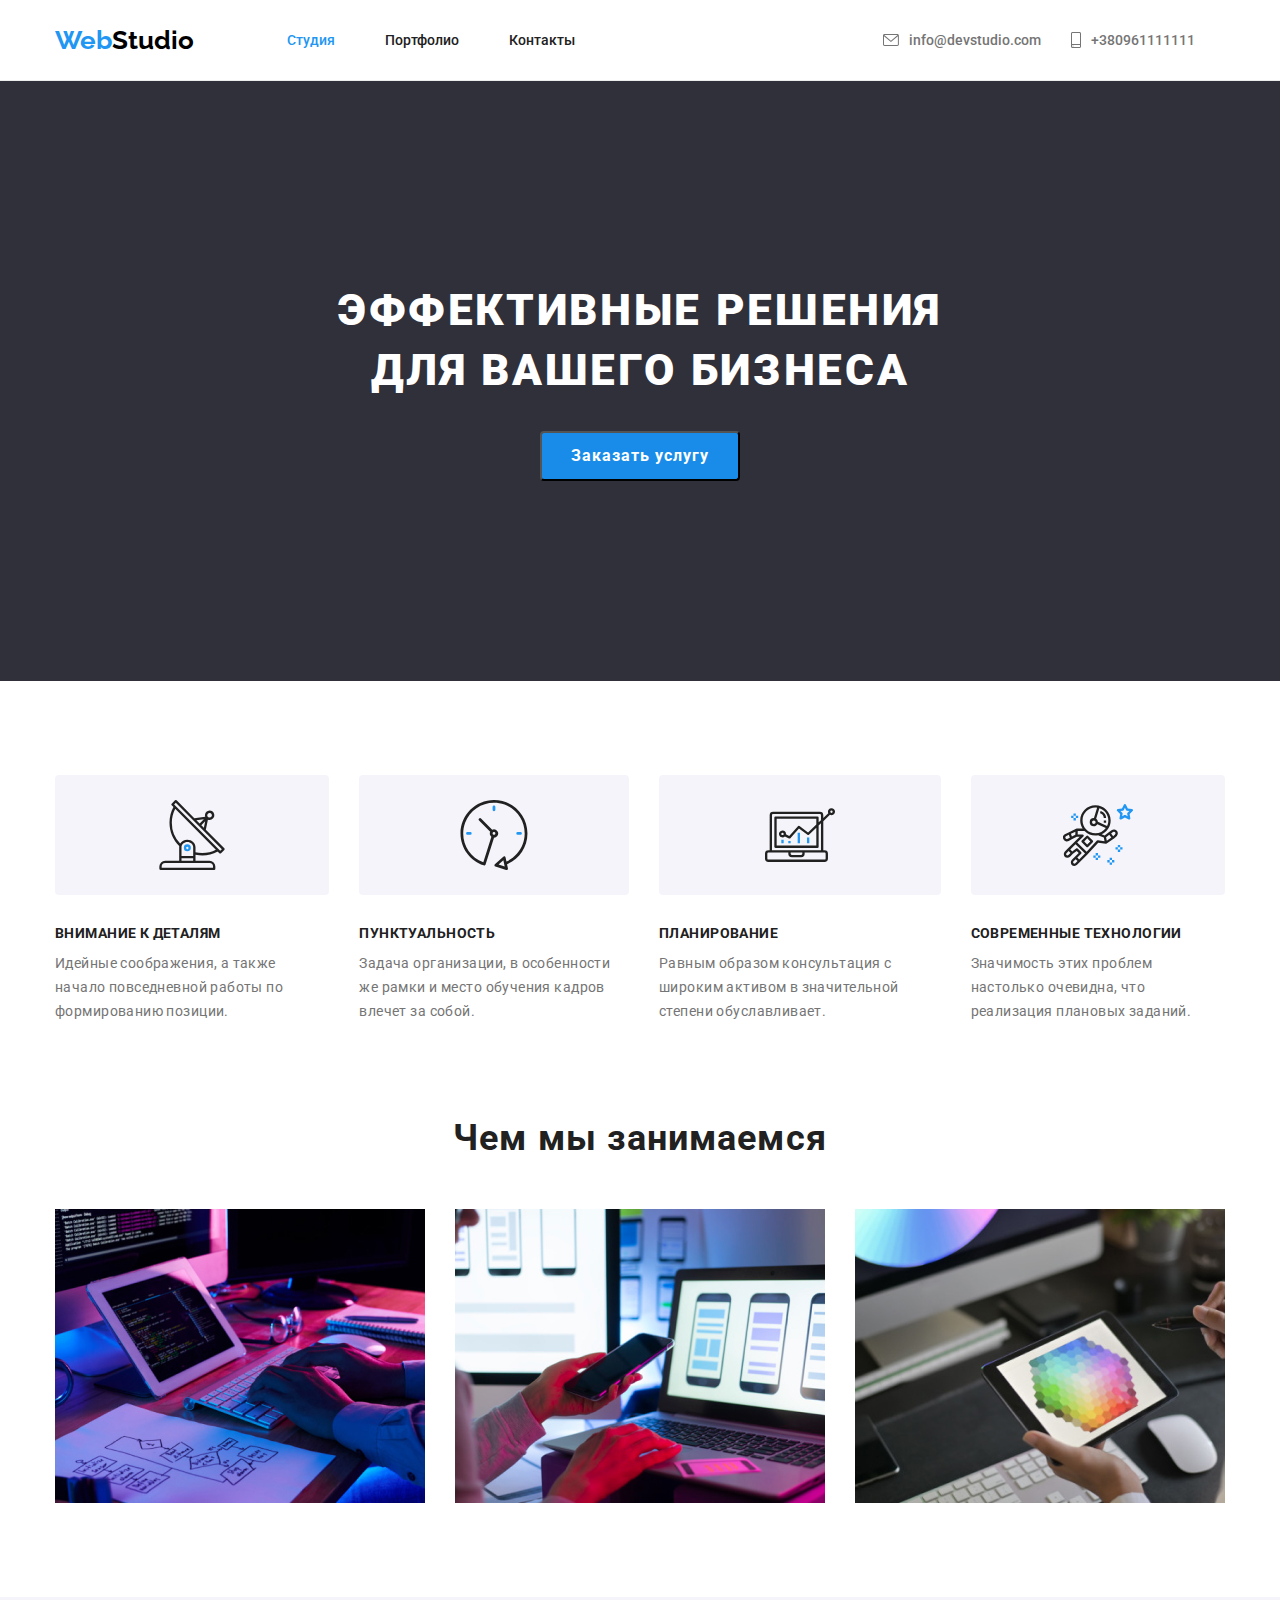
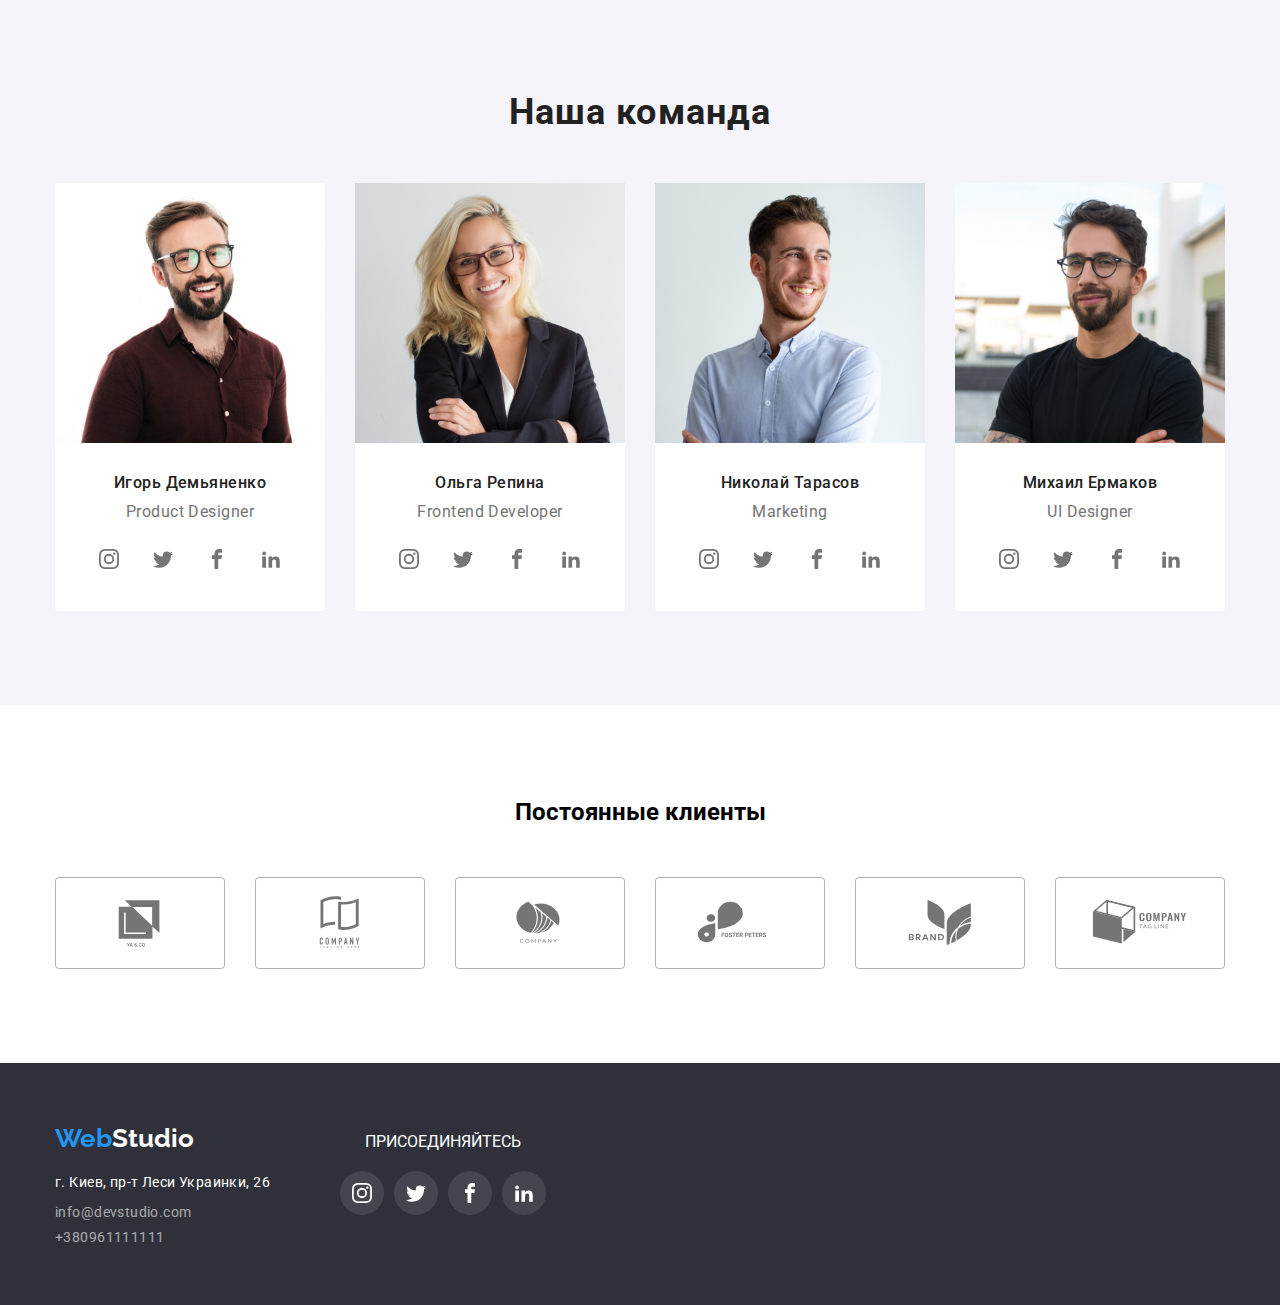
==== index.html @ 098945a0 "ДЗ№4" ====
<!DOCTYPE html>
<html lang="ru">
<head>
    <meta charset="UTF-8">
    <meta http-equiv="X-UA-Compatible" content="IE=edge">
    <meta name="viewport" content="width=device-width, initial-scale=1.0">
    <title>Document</title>
    <link rel="preconnect" href="https://fonts.googleapis.com">
    <link rel="preconnect" href="https://fonts.gstatic.com" crossorigin>
    <link href="https://fonts.googleapis.com/css2?family=Raleway:wght@700&family=Roboto:wght@400;500;700;900&display=swap" rel="stylesheet">
    <link rel="stylesheet" href="https://cdnjs.cloudflare.com/ajax/libs/modern-normalize/1.1.0/modern-normalize.min.css">
    <link rel="stylesheet" href="./css/styles.css">
</head>
<body>
    <!--Header-->

<header class="page-header">
<div class="container">
<nav class="main-nav">
<a href="/" class="logo"> 
    <span class="web">Web</span>Studio
</a>
<ul class="site-nav list">
    <li class="item"> <a href="" class="link carrent">Студия</a></li>
    <li class="item"> <a href="./portfolio.html" class="link">Портфолио</a></li>
    <li class="item"> <a href="" class="link">Контакты</a></li>
</ul>
</nav>
<ul class="contact-nav list"> 
    <li class="item-icon"><a href="mailto:info@devstudio.com" class="link">
        <svg class="icon-mail" width="16" height="12" style="fill: currentcolor;">
        <use href="./images/symbol-defs.svg#icon-envelope"></use>
        </svg>
        info@devstudio.com</a></li>
    <li class="item-icon"><a href="tel:+380961111111" class="link">
        <svg class="icon-tel" width="10" height="16" style="fill: currentcolor;">
        <use href="./images/symbol-defs.svg#icon-smartphone"></use>
        </svg>
        +380961111111</a></li>
        </ul>
</div>
</header>

    <main> 
        <section class="hero" style="text-align: center">
            <div class="container">
                <h1 class="hero-title" >Эффективные решения <br> для вашего бизнеса</h1>
                <button type="button" class="button-link">Заказать услугу</button>
            </div>
        </section>
        
        <section class="priorities-item">
            <div class="container">
                    <ul class="priorities-list-title">
                    <li class="priorities-box">
                <div class="priorities-logos">
                    <svg class="priorities-logo-antenna" width="70" height="70">
                    <use href="./images/symbol-defs.svg#icon-antenna"></use>
                    </svg>
                </div>
            <h3 class="priorities-list">Внимание к деталям</h3>
                <p class="priorities">Идейные соображения, а также начало повседневной работы по формированию позиции.</p>
                </li>
                <li class="priorities-box">
                    <div class="priorities-logos">
                        <svg class="priorities-logo-clock" width="70" height="70">
                            <use href="./images/symbol-defs.svg#icon-clock"></use>
                        </svg>
                    </div>
            <h3 class="priorities-list">Пунктуальность</h3>
                <p class="priorities">Задача организации, в особенности же рамки и место обучения кадров влечет за собой.</p>
                </li>
                <li class="priorities-box">
                    <div class="priorities-logos">
                        <svg class="priorities-logo-diagram" width="70" height="70">
                            <use href="./images/symbol-defs.svg#icon-diagram"></use>
                        </svg>
                        </div>
            <h3 class="priorities-list">Планирование</h3>
                <p class="priorities">Равным образом консультация с широким активом в значительной степени обуславливает.</p>
                </li>
                <li class="priorities-box">
                    <div class="priorities-logos">
                        <svg class="priorities-logo-astronaut" width="70" height="70">
                            <use href="./images/symbol-defs.svg#icon-astronaut"></use>
                        </svg>
                        </div>
            <h3 class="priorities-list">Современные технологии</h3>
                <p class="priorities">Значимость этих проблем настолько очевидна, что реализация плановых заданий.</p>
                </li>
            </ul>
        </section>

        <section class="section-work">
            <div class="container">
            <h2 class="section-works">Чем мы занимаемся</h2>
            <ul class="section-list">
                <li class="work-item">
                    <img src="./images/img.jpg" alt="Отображения работы на двух устройствах" width=370> 
                </li>
                <li class="work-item">
                    <img src="./images/img1.jpg" alt="Удаленный доступ с мобильного телефона" width=370> 
                </li>
                <li class="work-item">
                    <img src="./images/img2.jpg" alt="Удаленный доступ с планшета" width=370> 
                </li>
            </ul>
        </div>
        </section>

        <section  class="section-command">
            <div class="container">
            <h2 class="command" style="text-align: center">Наша команда</h2>
            <ul class="command-list">
                    <li class="command-item">
                    <img src="./images/foto.jpg" alt="Сотрудник1" width=270 height=260>
                    <div class="command-link">
                    <h3 class="section">Игорь Демьяненко</h3>
                    <p class="section-title">Product Designer</p>
                    <ul class="command-social-network">
                        <li class="command-social-style">
                        <a class="command-social-icon"  href="">
                        <svg class="command-social-instagram" width="20" height="20">
                        <use href="./images/symbol-defs.svg#icon-instagram"></use>
                        </svg>
                        </a>
                        </li>
                        <li class="command-social-style">
                        <a class="command-social-icon" href="">
                        <svg class="command-social-twitter" width="20" height="20">
                        <use href="./images/symbol-defs.svg#icon-twitter"></use>
                        </svg>
                        </a>
                        </li>
                        <li class="command-social-style">
                        <a class="command-social-icon" href="">
                        <svg class="command-social-facebook" width="20" height="20">
                        <use href="./images/symbol-defs.svg#icon-facebook"></use>
                        </svg>
                        </a>
                        </li>
                        <li class="command-social-style">
                        <a class="command-social-icon"  href="">
                        <svg class="command-social-linkedin" width="20" height="20">
                        <use href="./images/symbol-defs.svg#icon-linkedin"></use>
                        </svg>
                        </a>
                        </li>
                    </ul>
                    </div>
                    </li>
                    
                    <li class="command-item">
                    <img src="./images/foto1.jpg" alt="Сотрудник2" width=270 height=260>
                    <div class="command-link">
                    <h3 class="section">Ольга Репина</h3>
                    <p class="section-title">Frontend Developer</p>
                    <ul class="command-social-network">
                        <li class="command-social-style">
                        <a class="command-social-icon"  href="">
                        <svg class="command-social-instagram" width="20" height="20">
                        <use href="./images/symbol-defs.svg#icon-instagram"></use>
                        </svg>
                        </a>
                        </li>
                        <li class="command-social-style">
                        <a class="command-social-icon" href="">
                        <svg class="command-social-twitter" width="20" height="20">
                        <use href="./images/symbol-defs.svg#icon-twitter"></use>
                        </svg>
                        </a>
                        </li>
                        <li class="command-social-style">
                        <a class="command-social-icon" href="">
                        <svg class="command-social-facebook" width="20" height="20">
                        <use href="./images/symbol-defs.svg#icon-facebook"></use>
                        </svg>
                        </a>
                        </li>
                        <li class="command-social-style">
                        <a class="command-social-icon"  href="">
                        <svg class="command-social-linkedin" width="20" height="20">
                        <use href="./images/symbol-defs.svg#icon-linkedin"></use>
                        </svg>
                        </a>
                        </li>
                    </ul>
                     </div>
                    </li>
                
                    <li class="command-item">
                    <img src="./images/foto2.jpg" alt="Сотрудник3" width=270 height=260>
                    <div class="command-link">
                    <h3 class="section">Николай Тарасов</h3>
                    <p class="section-title">Marketing</p>
                    <ul class="command-social-network">
                    <li class="command-social-style">
                    <a class="command-social-icon"  href="">
                    <svg class="command-social-instagram" width="20" height="20">
                    <use href="./images/symbol-defs.svg#icon-instagram"></use>
                    </svg>
                    </a>
                    </li>
                    <li class="command-social-style">
                    <a class="command-social-icon" href="">
                    <svg class="command-social-twitter" width="20" height="20">
                    <use href="./images/symbol-defs.svg#icon-twitter"></use>
                    </svg>
                    </a>
                    </li>
                    <li class="command-social-style">
                    <a class="command-social-icon" href="">
                    <svg class="command-social-facebook" width="20" height="20">
                    <use href="./images/symbol-defs.svg#icon-facebook"></use>
                    </svg>
                    </a>
                    </li>
                    <li class="command-social-style">
                    <a class="command-social-icon"  href="">
                    <svg class="command-social-linkedin" width="20" height="20">
                    <use href="./images/symbol-defs.svg#icon-linkedin"></use>
                    </svg>
                    </a>
                    </li>
                </ul>
                    </div>
                </li>

                    <li class="command-item">
                    <img src="./images/foto3.jpg" alt="Сотрудник4" width=270 height=260>
                    <div class="command-link">
                    <h3 class="section">Михаил Ермаков</h3>
                    <p class="section-title">UI Designer</p>
                    <ul class="command-social-network">
                        <li class="command-social-style">
                        <a class="command-social-icon"  href="">
                    <svg class="command-social-instagram" width="20" height="20">
                        <use href="./images/symbol-defs.svg#icon-instagram"></use>
                    </svg>
                    </a>
                    </li>

                    <li class="command-social-style">
                    <a class="command-social-icon" href="">
                    <svg class="command-social-twitter" width="20" height="20">
                    <use href="./images/symbol-defs.svg#icon-twitter"></use>
                    </svg>
                    </a>
                    </li>
                    <li class="command-social-style">
                    <a class="command-social-icon" href="">
                    <svg class="command-social-facebook" width="20" height="20">
                    <use href="./images/symbol-defs.svg#icon-facebook"></use>
                    </svg>
                    </a>
                    </li>
                    <li class="command-social-style">
                    <a class="command-social-icon"  href="">
                    <svg class="command-social-linkedin" width="20" height="20">
                    <use href="./images/symbol-defs.svg#icon-linkedin"></use>
                    </svg>
                    </a>
                    </li>
                </ul>
                    </div>
                </li>
            </ul>
            </section>
        </div>
        </section>

    <section class="clients">
        <div class="container"></div>
        <h2 class="clients-title">Постоянные клиенты</h2>
        <ul class="client-list">
            <li class="client-item">
            <a class="clients-link" href=""></a>
            <svg class="client-icon" width="106" height="60">
            <use href="./images/symbol-defs.svg#icon-yaco"></use>
            </svg>
            </li>

            <li class="client-item"> 
                <a class="clients-link" href=""></a>
                <svg class="client-icon" width="106" height="60">
                <use href="./images/symbol-defs.svg#icon-tagline"></use>
                </svg>
                </li>

            <li class="client-item">
                <a class="clients-link" href=""></a>
                <svg class="client-icon" width="106" height="60">
                <use href="./images/symbol-defs.svg#icon-company"></use>
                </svg>
                </li>

            <li class="client-item">
                <a class="clients-link" href=""></a>
                <svg class="client-icon" width="106" height="60">
                <use href="./images/symbol-defs.svg#icon-foster"></use>
                </svg>
                </li>

            <li class="client-item">
                <a class="clients-link" href=""></a>
                <svg class="client-icon" width="106" height="60">
                <use href="./images/symbol-defs.svg#icon-brand"></use>
                </svg>
                </li>

            <li class="client-item">
                <a class="clients-link" href=""></a>
                <svg class="client-icon" width="106" height="60">
                <use href="./images/symbol-defs.svg#icon-cube"></use>
                </svg>
                </li>
            
        </ul>
        
    </section>
    </main>

    <footer class="footer">
    <div class="container">
        <div class="footer-contact">
        <a href="/" class="logo-item" style='text-decoration: none'>
        <span class="web">Web</span>Studio</a>
        <address class="adress-live">
            <p class="town-street">г. Киев, пр-т Леси Украинки, 26 <br></p>
            <ul class="contact-list">
                <li class="mail"> <a href="mailto:info@devstudio.com" class="contact">info@devstudio.com</a></li>
                <li class="tefephone"> <a href="tel:+380961111111" class="contact">+380961111111</a></li>
            </ul>
        </address>
    </div>

    <div class="footer-icon">
        <p class="join-title">ПРИСОЕДИНЯЙТЕСЬ</p>
        <ul class="footer-social-icon">
            <li class="footer-social-list">
                <a class="footer-social-link" href="">
                    <svg class="footer-social-svg" width="20" height="20">
                    <use href="./images/symbol-defs.svg#icon-instagram"></use>
                    </svg>
                </a>
            </li>
        
            
            <li class="footer-social-list">
                <a class="footer-social-link" href="">
                    <svg class="footer-social-svg" width="20" height="20">
                    <use href="./images/symbol-defs.svg#icon-twitter"></use>
                    </svg>
                </a>
            </li>
            <li class="footer-social-list">
                <a class="footer-social-link" href="">
                    <svg class="footer-social-svg" width="20" height="20">
                    <use href="./images/symbol-defs.svg#icon-facebook"></use>
                    </svg>
                </a>
            </li>
            <li class="footer-social-list">
                <a class="footer-social-link" href="">
                    <svg class="footer-social-svg" width="20" height="20">
                    <use href="./images/symbol-defs.svg#icon-linkedin"></use>
                    </svg>
                </a>
            </li>
        </ul>
    </div>    
    </div>
    </footer>
</body>
</html>
---- css/styles.css ----
:root {
    --primery-color: #757575;
    --title-color: #E5E5E5;
    --title-text-colors: #212121;
    --accent-color: #2196F3;
    --logo-color: #000000;
    --hero-text-color: #FFFFFF;
    --fon-color: #2F303A;
    --fon-color-button: #f5f4fa;
    --fon-knob: #188ce8; 
}

.body {
    background-color: #E5E5E5;
    color: #757575;
}

body {
font-family: 'Roboto', sans-serif;
}

.list {
    padding: 0;
    margin: 0;
    list-style: none;
}
/* цвет основного текста #212121*/
/* цвет вторичного текста #757575*/
/* белый #FFFFFF */
/* акцент #2196F3*/
/* вторичный цвет фона #2F303A*/

.container {
    margin-left: auto;
    margin-right: auto;
    width: 1200px;
    padding-left: 15px;
    padding-right: 15px;
}

ul {
    padding-left: 0;
    list-style: none;
}

img {
    display: block;
}

/* Header */

.page-header .container {
    display: flex;
}

.page-header {
    border-bottom: 1px solid #ECECEC;
    }

.container .main-nav {
    display: flex;
    align-items: center;
    }

.logo {
    text-decoration: none;
    display: flex;
    font-style: normal;
    font-weight: bold;
    font-size: 26px;
    line-height: 31px;
    color: var(--logo-color);
}

.logo {
    font-family: 'Raleway', sans-serif;
      }
    
.logo:hover  {
    color: var(--accent-color);
    }

    .page-header {
    background-color: var(--hero-text-color);
    }

    .web {
        color: var(--accent-color);
      }

    /* site-nav */

.site-nav .link {
display: block;
padding-top: 32px;
padding-bottom: 32px;
font-style: normal;
font-weight: 500;
font-size: 14px;
line-height: 16px;
color: var(--title-text-colors);
}

.contact-nav .link {
display: block;
font-style: normal;
font-weight: 500;
font-size: 14px;
line-height: 16px;
color: var(--primery-color);
    }

.site-nav .link:hover,  
.site-nav .link:focus {
    color: var(--accent-color);
 }

 .site-nav .link.carrent {
    color: var(--accent-color);
     }

.site-nav {
    display: flex;
    margin-top: 0;
    margin-left: 93px;
    }

.site-nav .item:last-child {
    margin-right: 0;
}

.site-nav .item {
    margin-right: 50px;
    }

.site-nav .item:not(:last-child) {
    margin-right: 50px;
}

.site-nav .link {
    text-decoration: none;
}

 /* Contact */

.contact-nav {
display: flex;
margin-left: auto;
align-items: center;
font-style: normal;
font-weight: 500;
font-size: 14px;
line-height: 16px;
display: flex;
margin-top: 0; 
margin-left: auto;
}

.contact-nav .link:hover,
.contact-nav .link:focus {
    color: var(--accent-color);
}

.contact-nav .item + .item {
    margin-left: 50px;
    }

.item-icon .link {
    text-decoration: none;
    display: flex;
    align-items: center;
    margin-right: 30px;
}

.icon-mail, .icon-tel {
    margin-right: 10px;
}

 /* Hero */

.hero {
    padding-top: 200px;
    padding-bottom: 200px;
}

.element-style {
text-align: center;
}

.hero-title {
    margin-top: 0;
    margin-bottom: 30px;
    font-style: normal;
    font-weight: 900;
    font-size: 44px;
    line-height: 1.36;
    letter-spacing: 0.06em;
    text-transform: uppercase;
    color: var(--hero-text-color);
}

.hero {
    background-color: var(--fon-color);
    background-image: linear-gradient(
    rgba(47, 48, 58, 0.4),
    rgba(47, 48, 58, 0.4)),
    url('../images/heroimg\ \(1\).jpg');
    height: 600px;
    max-width: 1600px;
    margin-left: auto;
    margin-right: auto;
    background-position: center;
    }


 
/* Button */

.button-link {
    font-style: normal;
    font-weight: bold;
    font-size: 16px;
    line-height: 30px;
    letter-spacing: 0.06em;
    width: 200px;
    height: 50px;
    left: 700px;
    top: 430px;
    cursor: pointer;
    border-radius: 4px;
}
.button-link {
    background-color: var(--fon-knob);
    color: var(--hero-text-color);
     }
.button-link:hover,
.button-link:focus {
    background-color: var(--accent-color);
    color: var(--hero-text-color);
    }

    /* Container */
    
/* Section priorities*/

.priorities-list {
margin-bottom: 10px;
margin-top: 30px;
font-style: normal;
font-weight: bold;
font-size: 14px;
line-height: 16px;
letter-spacing: 0.03em;
text-transform: uppercase;
color: var(--title-text-colors);
}

.priorities {
margin-top: 0;
margin-bottom: 0;
font-style: normal;
font-weight: normal;
font-size: 14px;
line-height: 24px;
letter-spacing: 0.03em;
color: var(--primery-color);
}

.priorities-list .item {
    background-color: var(--title-color);
    }

.priorities-list-title {
    text-transform: none;
}  

.priorities-list-title {
    margin-top: 0;
    margin-bottom: 0;
    display: flex;
     }

.priorities-item {
    padding-top: 94px;
    padding-bottom: 94px;
}    

.priorities-logos::before {
    display: block;
    content: '';
    }

.priorities-box:not(:last-child) {
    margin-right: 30px;
}

.priorities-logos {
    display: flex;
    justify-content: center;
    align-items: center;
    background-repeat: no-repeat;
    background-color: var(--fon-color-button);
    margin-bottom: 30px;
    border-radius: 4px;
    height: 120px;
}

/* Works */

.section-work {
    padding-bottom: 94px;
}

.section-works {
margin-bottom: 50px;
margin-top: 0;
font-style: normal;
font-weight: bold;
font-size: 36px;
line-height: 42px;
text-align: center;
letter-spacing: 0.03em;
color: var(--title-text-colors);
}

.section-list {
    margin-top: 0;
    margin-bottom: 0;
    padding-right: 0;
    display: flex;
    }
.work-item {
    width: 370px;
}   

.work-item:not(:last-child) {
margin-right: 30px;
}

/* Command */

.section-command {
    padding-top: 94px;
    padding-bottom: 94px;
}

.command { 
margin-top: 0;
margin-bottom: 50px;
font-style: normal;
font-weight: bold;
font-size: 36px;
line-height: 42px;
letter-spacing: 0.03em;
color: var(--title-text-colors);
    }

.command-item {
    border-radius: 0px 0px 4px 4px;
    background-color: var(--hero-text-color);
}

.command-item:not(:last-child) {
margin-right: 30px;
}

.section {
margin-bottom: 10px;
margin-top: 0;
text-align: center;
font-style: normal;
font-weight: 500;
font-size: 16px;
line-height: 19px;
letter-spacing: 0.03em;
 color: var(--title-text-colors);
    }

.section-title {
font-style: normal;
font-weight: normal;
margin-top: 0;
text-align: center;
margin-bottom: 16px;
font-size: 16px;
line-height: 19px;
letter-spacing: 0.03em;
color: var(--primery-color);
}    

.section-command {
    background-color: var(--fon-color-button);
}

.command-list {
    margin-bottom: 0;
    margin-top: 0;
    padding-left: 0;
    display: flex;
    }

.command-link {
    display: block;
    padding-top: 30px;
    padding-bottom: 30px;
}

.command-social-network{
    display: flex;
    width: 100%;
    height: 100%;
    margin-top: 16px;
    margin-right: 10px;
    border-radius: 50%;
    justify-content: center;
    }

.command-social-style{
    display: flex;
    width: 44px;
    height: 44px;
    cursor: pointer;
    justify-content: center;
    }

.command-social-icon:hover,
.command-social-icon:focus {
    background-color: var(--accent-color);
    fill: var(--hero-text-color);
    }

.command-social-icon {
    display: flex;
    width: 100%;
    height: 100%;
    fill: var(--primery-color);
    border-radius: 50%;
    align-items: center;
    justify-content: center;
    }

.command-social-style:not(:last-child) {
    margin-right: 10px;
    }

.command-social-network {
    margin-top: 0;
    display: flex;
   }

/* Clients */

.clients {
    display: block;
    padding-top: 94px;
    padding-bottom: 94px;
}

.client-list {
    display: flex;
    margin-top: 0;
    margin-bottom: 0;
    align-items: center;
    justify-content: center;
    }

.clients-title {
    text-align: center;
    margin-bottom: 50px;
    margin-top: 0;
}

.client-item:not(:last-child) {
    margin-right: 30px;
}

.client-item {
    display: flex;
    width: 170px;
    height: 92px;
    fill: var(--primery-color);
    cursor: pointer;
    align-items: center;
    justify-content: center;
    box-sizing: border-box;
    border-radius: 4px;
    }

.client-item {
    border: 1px solid #afb1b8;
    }  

.client-item:hover {
    border: 1px solid #2196F3;
    }  

.client-item :hover,
.client-item :focus {
    color: #AFB1B8;
    fill: #2196F3;
    cursor: pointer;
    }

.client-icon {
    display: flex;
    width: 106px;
    height: 62px;
    align-items: center;
    justify-content: center;
    }

/* Footer */

.footer {
    padding-top: 60px;
    padding-bottom: 60px;
}

.logo-item {
    display: inline-block;
    margin-bottom: 20px;
    font-style: normal;
    font-weight: bold;
    font-size: 26px;
    line-height: 31px;
  color: var(--hero-text-color);
  }

  .logo-item {
    font-family: 'Raleway', sans-serif;
      }
  
    .web {
        color: var(--accent-color);
      }

         /* Adress */

    .adress-live {
    font-style: normal;
    font-weight: normal;
    font-size: 14px;
    letter-spacing: 0.03em;
    color: var(--hero-text-color);
      }

    .contact {
    font-style: normal;
    font-weight: normal;
    font-size: 14px;
    letter-spacing: 0.03em;
    color: rgba(255, 255, 255, 0.6);
     }

    .footer {
         background-color: var(--fon-color);
             }
    .contact {
        text-decoration: none;
            }

        .contact-list {
        margin-bottom: 0;
        padding-left: 0;
       }

    .mail {
        margin-bottom: 9px;
       } 

    .town-street {
        margin-top: 0;
        margin-bottom: 0;
    }

    /* Icon */

.footer-social-network {
    display: flex;
    align-items: center;
    justify-content: center;
}

svg .footer-social-svg{
    width: 20px;
    height: 20px;
}

footer .container {
    display: flex;
    align-items: baseline;
}

.footer-icon {
    display: block;
    align-items: center;
    justify-content: center;
    margin-left: 70px;
    }

.join-title {
    display: flex;
    color: var(--hero-text-color);
    margin-right: 0;
    margin-top: 0;
    margin-bottom: 20px;
    align-items: center;
    justify-content: center;
}

.footer-social-icon {
    display: flex;
    margin-top: 0;
    margin-bottom: 0;
    align-items: center;
    justify-content: center;
    }

.footer-social-link {
    display: flex;
    width: 44px;
    height: 44px;
    fill: var(--hero-text-color);
    border-radius: 50%;
    align-items: center;
    justify-content: center;
    background-color: rgba(255, 255, 255, 0.1);    
}

.footer-social-link:hover,
.footer-social-link:focus {
    background-color: var(--accent-color);
    fill: var(--hero-text-color);
    }

.footer-social-list {
    display: flex;
    cursor: pointer;
    align-items: center;
    justify-content: center;
    }
    
.footer-social-list:not(:last-child) {
    margin-right: 10px;
    } 

    /* Portfolio */
 
    /* Filter-Button */

.portfolio {
    padding-top: 94px;
}

.filter-button {
   display: inline-block;
   border-radius: 4px;
   padding: 6px 22px;
   text-align: center;
   }

   .knob:not(:last-child) {
    margin-right: 8px;
    }

.filter {
    display: flex;
    justify-content: center;
    margin-bottom: 50px;
    padding-left: 0;
    margin-top: 0;
    }

.filter .current {
    color: var(--hero-text-color);
    background-color: var(--accent-color);
    border: 1px solid var(--accent-color);
    box-shadow: 0px 3px 1px rgba(0 0 0 / 10%),
    0px 1px 2px rgba(0 0 0 / 8%),
    0px 2px 2px rgba(0 0 0 / 12%);
    }   

.filter-button-list {
    color: var(--title-text-colors);
    font-style: normal;
    font-weight: 500;
    font-size: 14px;
    line-height: 16px;
    letter-spacing: 0.02em;
     }

.filter-button {
    background-color: var(--fon-color-button);
    }

.filter .filter-button:hover,
.filter .filter-button :focus {
    background-color: var(--accent-color);
    color: var(--hero-text-color);
    box-shadow: 0px 3px 1px rgba(0 0 0 / 10%),
    0px 1px 2px rgba(0 0 0 / 8%),
    0px 2px 2px rgba(0 0 0 / 12%);
    }

    /* Work */

.heading {
margin-bottom: 4px;
margin-top: 0;
font-style: normal;
font-weight: bold;
font-size: 18px;
line-height: 36px;
letter-spacing: 0.06em;
color: var(--title-text-colors);
}

.coment {
margin-top: 0;
margin-bottom: 0;
font-style: normal;
font-weight: normal;
font-size: 16px;
line-height: 30px;
letter-spacing: 0.03em;
color: var(--primery-color);
}

/* Flex-container */

.content {
    width: 1170px;
    display: flex;
    flex-wrap: wrap;
    padding-left: 0;
    padding-right: 0;
    margin-top: 0;
    margin-bottom: 0;
    margin-left: auto;
    margin-right: auto;
    }

.portfolio {
    padding-bottom: 94px;
}

.content-list {
    margin-right: 30px;
    margin-bottom: 30px;
    width: 370px;
    }
    
.content-list:nth-child(3n) {
    margin-right: 0;
}

.content-list:nth-last-child(-n + 3) {
    margin-bottom: 0;
}

.cards {
    padding-top: 20px;
    padding-right: 24px;
    padding-bottom: 20px;
    padding-left: 24px;
    border-right: 1px solid #EEEEEE;
    border-bottom: 1px solid #EEEEEE;
    border-left: 1px solid #EEEEEE;
}
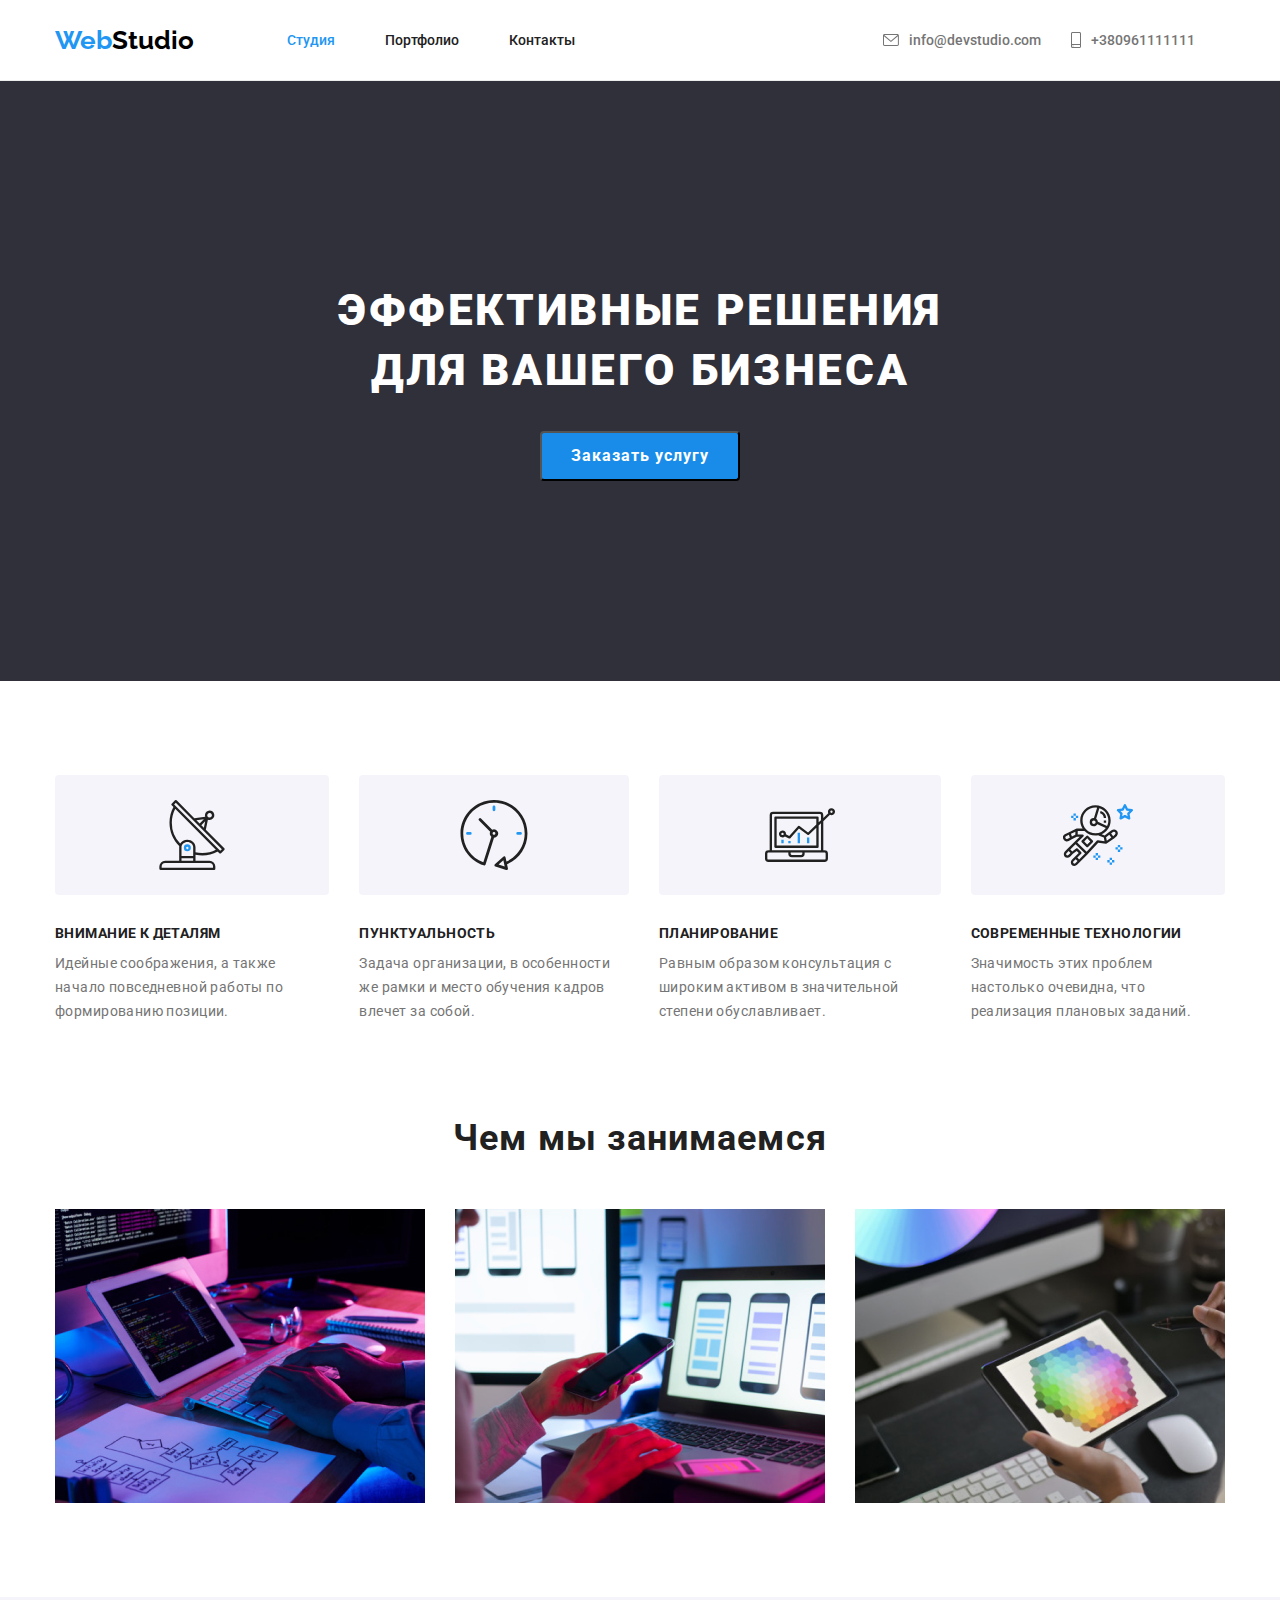
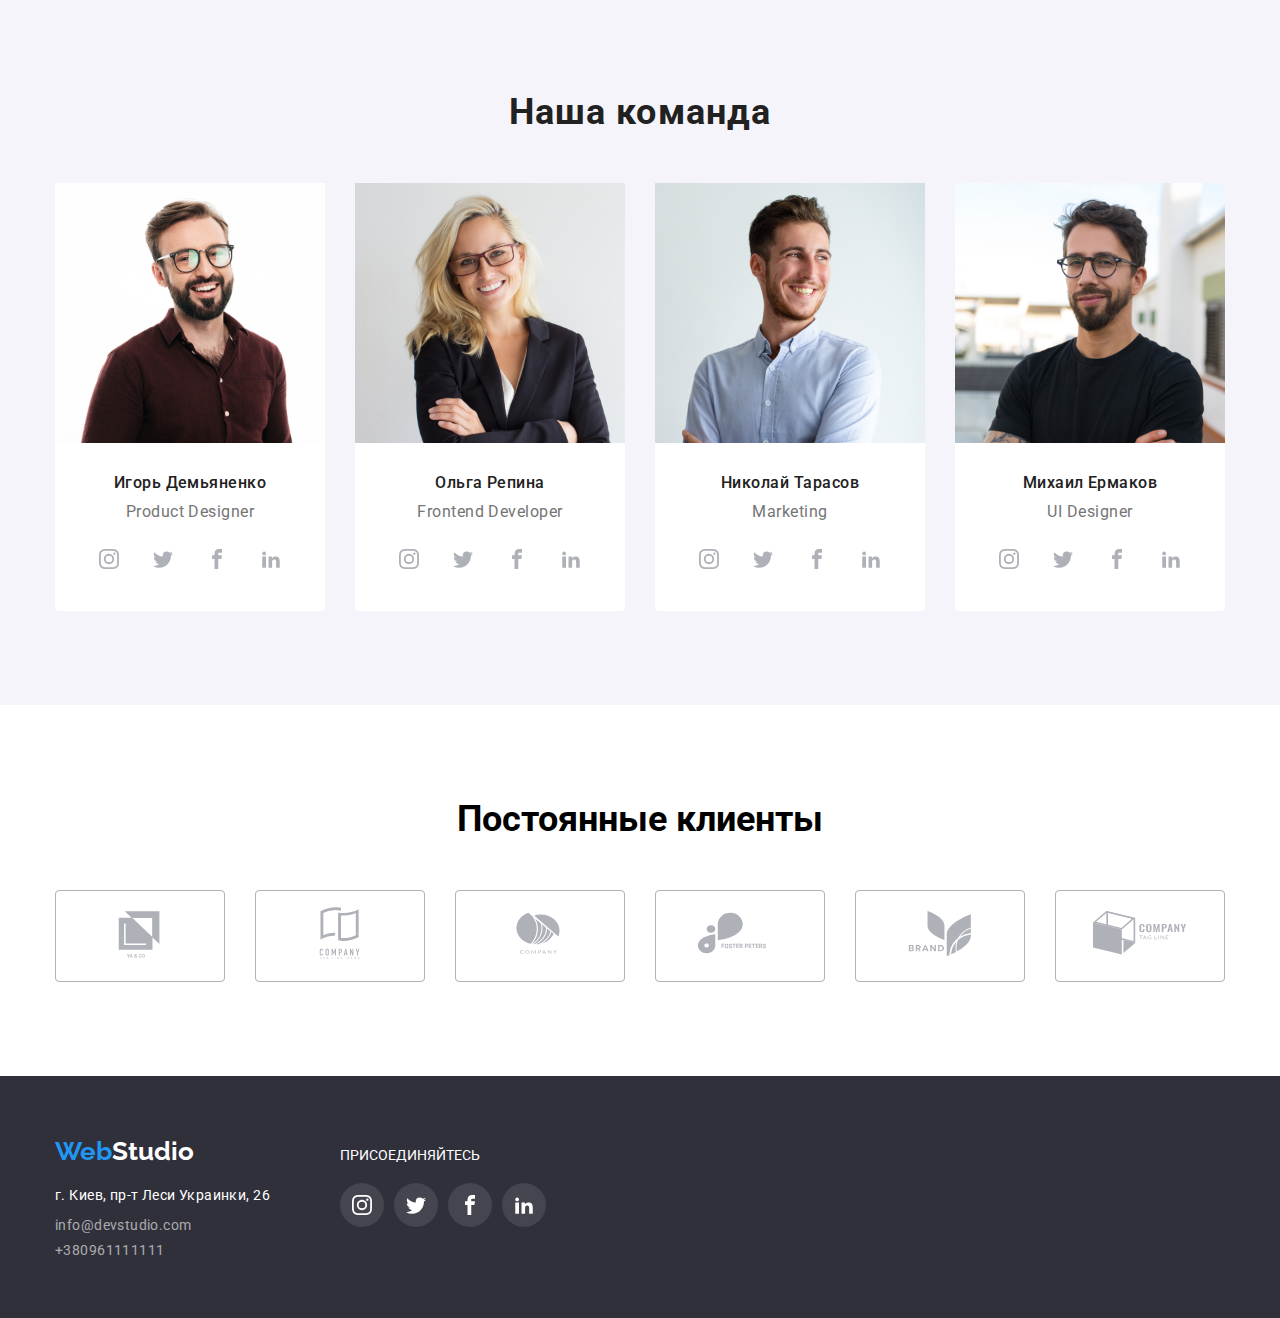
==== commit 2909d7b3: "ДЗ 4" ====
--- a/index.html
+++ b/index.html
@@ -201,6 +201,7 @@
                     </svg>
                     </a>
                     </li>
+                    
                     <li class="command-social-style">
                     <a class="command-social-icon" href="">
                     <svg class="command-social-twitter" width="20" height="20">
@@ -270,53 +271,59 @@
         </section>
 
     <section class="clients">
-        <div class="container"></div>
+        <div class="container">
         <h2 class="clients-title">Постоянные клиенты</h2>
         <ul class="client-list">
             <li class="client-item">
-            <a class="clients-link" href=""></a>
+            <a class="clients-link" href="">
             <svg class="client-icon" width="106" height="60">
             <use href="./images/symbol-defs.svg#icon-yaco"></use>
             </svg>
+            </a>
             </li>
 
             <li class="client-item"> 
-                <a class="clients-link" href=""></a>
+                <a class="clients-link" href="">
                 <svg class="client-icon" width="106" height="60">
                 <use href="./images/symbol-defs.svg#icon-tagline"></use>
                 </svg>
-                </li>
-
-            <li class="client-item">
-                <a class="clients-link" href=""></a>
+            </a>
+                </li>
+
+            <li class="client-item">
+                <a class="clients-link" href="">
                 <svg class="client-icon" width="106" height="60">
                 <use href="./images/symbol-defs.svg#icon-company"></use>
                 </svg>
-                </li>
-
-            <li class="client-item">
-                <a class="clients-link" href=""></a>
+            </a>
+                </li>
+
+            <li class="client-item">
+                <a class="clients-link" href="">
                 <svg class="client-icon" width="106" height="60">
                 <use href="./images/symbol-defs.svg#icon-foster"></use>
                 </svg>
-                </li>
-
-            <li class="client-item">
-                <a class="clients-link" href=""></a>
+            </a>
+                </li>
+
+            <li class="client-item">
+                <a class="clients-link" href="">
                 <svg class="client-icon" width="106" height="60">
                 <use href="./images/symbol-defs.svg#icon-brand"></use>
                 </svg>
-                </li>
-
-            <li class="client-item">
-                <a class="clients-link" href=""></a>
+            </a>
+                </li>
+
+            <li class="client-item">
+                <a class="clients-link" href="">
                 <svg class="client-icon" width="106" height="60">
                 <use href="./images/symbol-defs.svg#icon-cube"></use>
                 </svg>
+            </a>
                 </li>
             
         </ul>
-        
+    </div>
     </section>
     </main>
 
--- a/css/styles.css
+++ b/css/styles.css
@@ -7,7 +7,8 @@
     --hero-text-color: #FFFFFF;
     --fon-color: #2F303A;
     --fon-color-button: #f5f4fa;
-    --fon-knob: #188ce8; 
+    --fon-knob: #188ce8;
+    --fon-icon: #AFB1B8; 
 }
 
 .body {
@@ -205,7 +206,6 @@
     rgba(47, 48, 58, 0.4),
     rgba(47, 48, 58, 0.4)),
     url('../images/heroimg\ \(1\).jpg');
-    height: 600px;
     max-width: 1600px;
     margin-left: auto;
     margin-right: auto;
@@ -285,9 +285,8 @@
     padding-bottom: 94px;
 }    
 
-.priorities-logos::before {
+.priorities-logos {
     display: block;
-    content: '';
     }
 
 .priorities-box:not(:last-child) {
@@ -433,7 +432,7 @@
     display: flex;
     width: 100%;
     height: 100%;
-    fill: var(--primery-color);
+    fill: var(--fon-icon);
     border-radius: 50%;
     align-items: center;
     justify-content: center;
@@ -460,14 +459,15 @@
     display: flex;
     margin-top: 0;
     margin-bottom: 0;
-    align-items: center;
-    justify-content: center;
     }
 
 .clients-title {
+    display: block;
+    font-weight: 700px;
+    font-size: 36px;
+    margin-bottom: 50px;
+    margin-top: 0;
     text-align: center;
-    margin-bottom: 50px;
-    margin-top: 0;
 }
 
 .client-item:not(:last-child) {
@@ -478,11 +478,9 @@
     display: flex;
     width: 170px;
     height: 92px;
-    fill: var(--primery-color);
     cursor: pointer;
     align-items: center;
     justify-content: center;
-    box-sizing: border-box;
     border-radius: 4px;
     }
 
@@ -502,12 +500,19 @@
     }
 
 .client-icon {
-    display: flex;
+    fill: currentColor;
+}
+
+.clients-link:hover, 
+.clients-link:focus {
+    color: var(--accent-color);
+}
+
+.client-icon {
     width: 106px;
-    height: 62px;
-    align-items: center;
-    justify-content: center;
-    }
+    height: 60px;
+    color: var(--fon-icon);
+}
 
 /* Footer */
 
@@ -523,7 +528,7 @@
     font-weight: bold;
     font-size: 26px;
     line-height: 31px;
-  color: var(--hero-text-color);
+    color: var(--hero-text-color);
   }
 
   .logo-item {
@@ -599,13 +604,16 @@
     }
 
 .join-title {
-    display: flex;
+    display: block;
     color: var(--hero-text-color);
     margin-right: 0;
     margin-top: 0;
     margin-bottom: 20px;
     align-items: center;
     justify-content: center;
+    font-style: bold;
+    font-size: 14px;
+    line-height: 16px;
 }
 
 .footer-social-icon {
@@ -674,7 +682,6 @@
 .filter .current {
     color: var(--hero-text-color);
     background-color: var(--accent-color);
-    border: 1px solid var(--accent-color);
     box-shadow: 0px 3px 1px rgba(0 0 0 / 10%),
     0px 1px 2px rgba(0 0 0 / 8%),
     0px 2px 2px rgba(0 0 0 / 12%);
@@ -726,6 +733,11 @@
 color: var(--primery-color);
 }
 
+.project-list:hover,
+.project-list:hover {
+    
+}
+
 /* Flex-container */
 
 .content {
